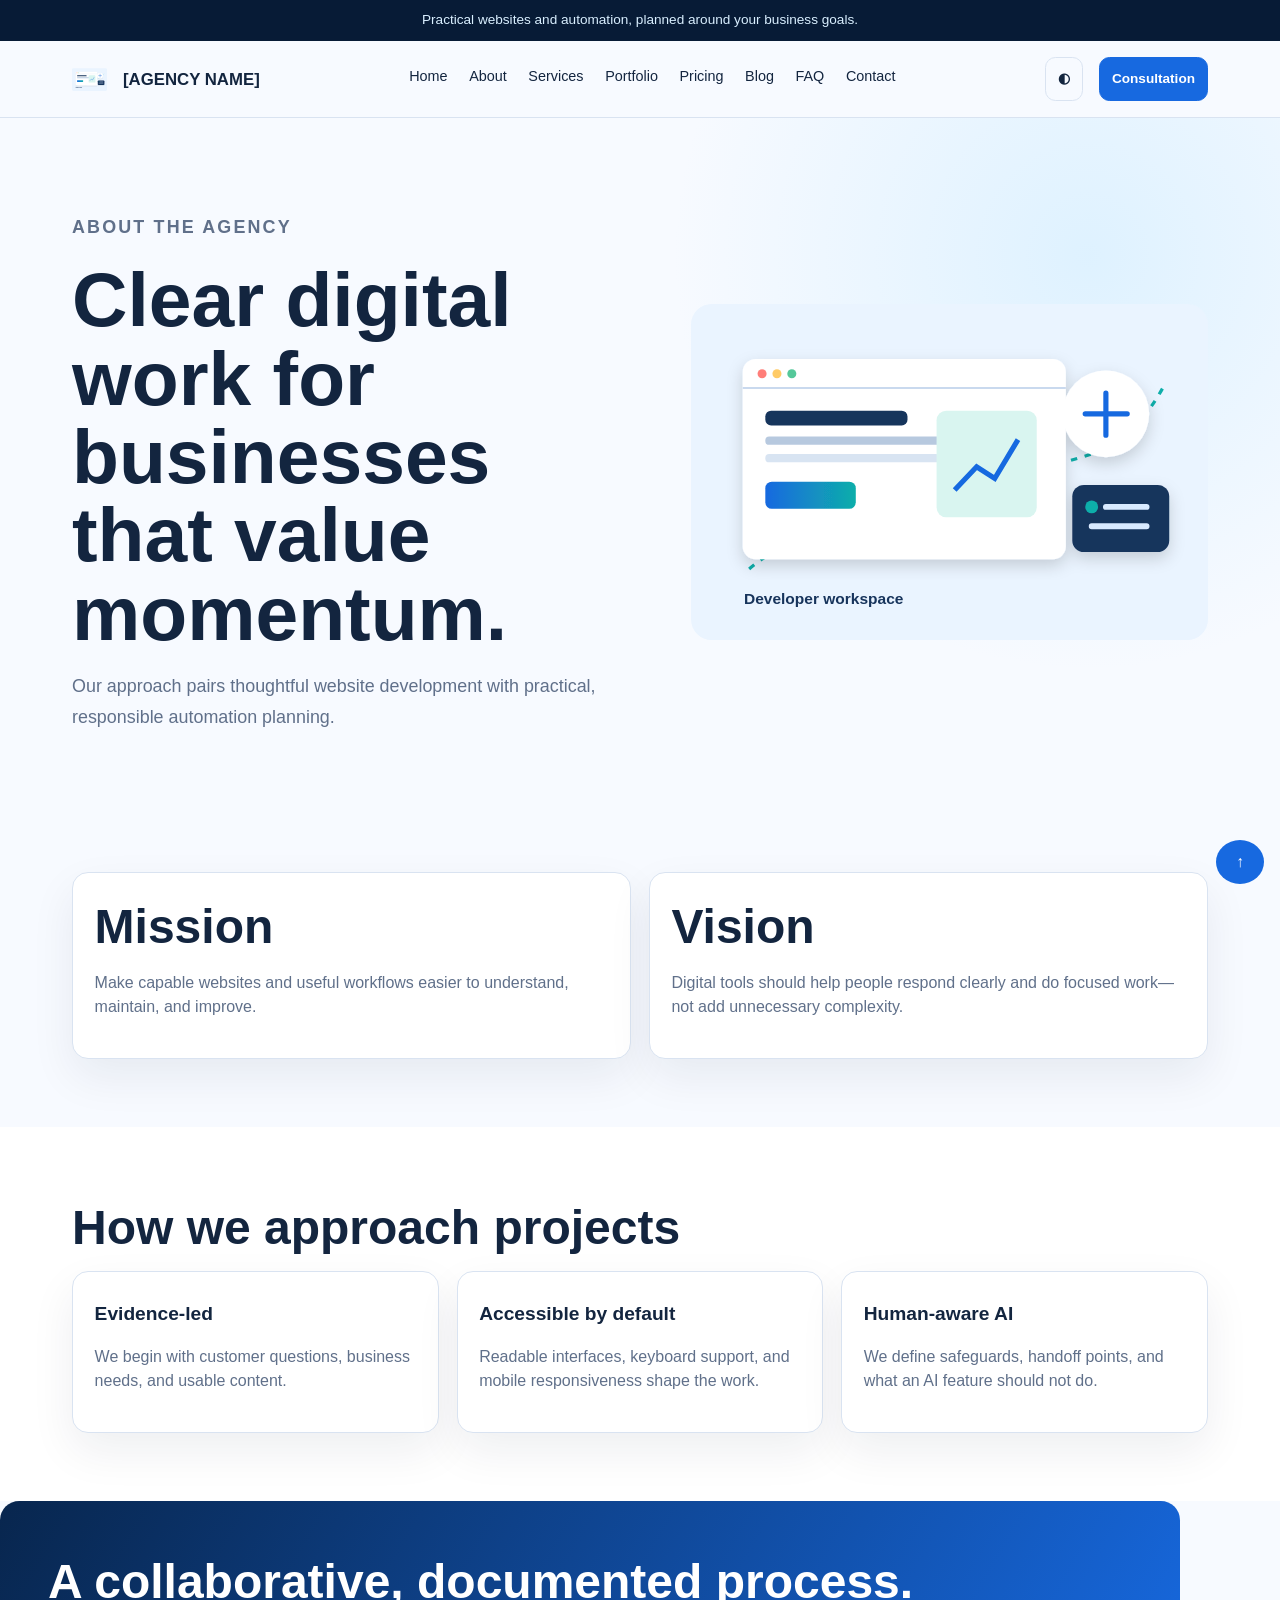
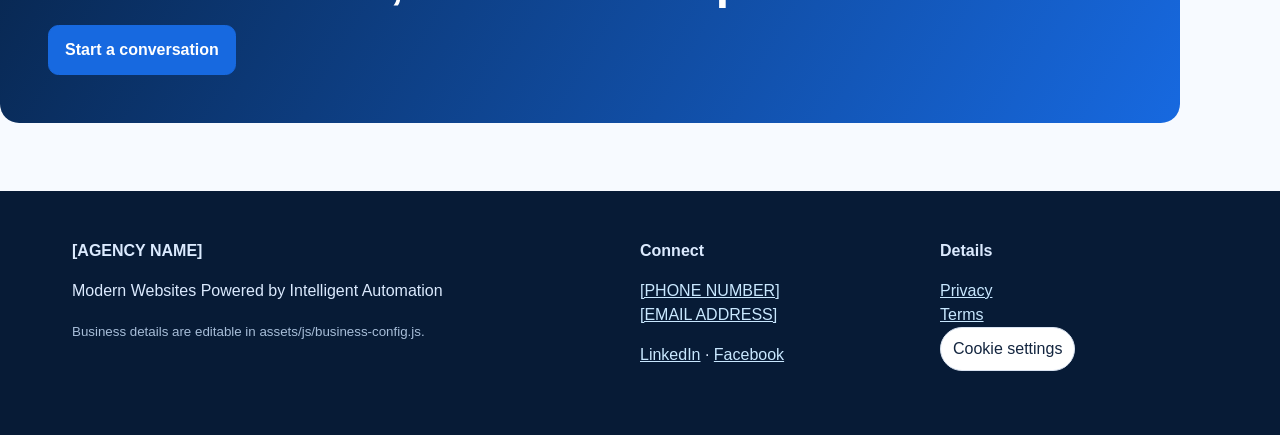
==== about.html @ 53df8fec "Exclude delivery ZIP from pull request" ====
<!doctype html><html lang="en"><head><meta charset="utf-8"><meta name="viewport" content="width=device-width,initial-scale=1"><meta name="description" content="Learn about our web development and AI integration approach."><meta name="theme-color" content="#071b36"><link rel="canonical" href="https://[YOUR-DOMAIN]/about.html"><meta property="og:title" content="About Our Agency | [AGENCY NAME]"><meta property="og:description" content="Learn about our web development and AI integration approach."><meta property="og:image" content="assets/svg/hero-web-ai.svg"><link rel="icon" href="assets/svg/favicon.svg"><link rel="manifest" href="site.webmanifest"><link rel="stylesheet" href="assets/css/tailwind.css"><link rel="stylesheet" href="assets/css/custom.css"><title>About Our Agency | [AGENCY NAME]</title></head><body><a class="skip" href="#main">Skip to content</a><div class="announcement">Practical websites and automation, planned around your business goals.</div><header class="header"><div class="shell nav flex items-center justify-between"><a class="brand flex items-center gap-4" href="index.html"><img src="assets/svg/logo.svg" width="35" height="35" alt="[AGENCY NAME] logo"><span data-business="name">[AGENCY NAME]</span></a><nav class="links" aria-label="Primary navigation"><a href="index.html">Home</a><a href="about.html">About</a><a href="services.html">Services</a><a href="portfolio.html">Portfolio</a><a href="pricing.html">Pricing</a><a href="blog.html">Blog</a><a href="faq.html">FAQ</a><a href="contact.html">Contact</a></nav><div class="flex gap-4 items-center"><button class="button small secondary" data-theme aria-label="Toggle color theme">◐</button><a class="button small header-cta" href="contact.html">Consultation</a><button class="menu-btn" data-menu-open aria-expanded="false" aria-controls="mobile-menu">☰</button></div></div><nav id="mobile-menu" class="mobile-menu" aria-label="Mobile navigation"><button class="button secondary" data-menu-close>Close menu</button><a href="index.html">Home</a><a href="about.html">About</a><a href="services.html">Services</a><a href="portfolio.html">Portfolio</a><a href="pricing.html">Pricing</a><a href="blog.html">Blog</a><a href="faq.html">FAQ</a><a href="contact.html">Contact</a><a class="button" href="contact.html">Request a Free Consultation</a></nav></header><main id="main">
<section class="hero"><div class="shell split"><div><p class="eyebrow">About the agency</p><h1>Clear digital work for businesses that value momentum.</h1><p class="lead">Our approach pairs thoughtful website development with practical, responsible automation planning.</p></div><img src="assets/svg/team-developer.svg" width="800" height="520" alt="Developer workspace with website and AI workflow"></div></section><section class="section"><div class="shell cards two"><article class="card"><h2>Mission</h2><p>Make capable websites and useful workflows easier to understand, maintain, and improve.</p></article><article class="card"><h2>Vision</h2><p>Digital tools should help people respond clearly and do focused work—not add unnecessary complexity.</p></article></div></section><section class="section alt"><div class="shell"><h2>How we approach projects</h2><div class="cards"><article class="card"><h3>Evidence-led</h3><p>We begin with customer questions, business needs, and usable content.</p></article><article class="card"><h3>Accessible by default</h3><p>Readable interfaces, keyboard support, and mobile responsiveness shape the work.</p></article><article class="card"><h3>Human-aware AI</h3><p>We define safeguards, handoff points, and what an AI feature should not do.</p></article></div></div></section><section class="shell cta"><h2>A collaborative, documented process.</h2><a class="button" href="contact.html">Start a conversation</a></section>
</main><footer class="footer"><div class="shell footer-grid"><div><strong data-business="name">[AGENCY NAME]</strong><p>Modern Websites Powered by Intelligent Automation</p><small>Business details are editable in assets/js/business-config.js.</small></div><div><strong>Connect</strong><p><a data-business="phone" href="tel:[PHONE NUMBER]">[PHONE NUMBER]</a><br><a data-business="email" href="mailto:[EMAIL ADDRESS]">[EMAIL ADDRESS]</a></p><a href="#" aria-label="LinkedIn placeholder">LinkedIn</a> · <a href="#" aria-label="Facebook placeholder">Facebook</a></div><div><strong>Details</strong><p><a href="privacy.html">Privacy</a><br><a href="terms.html">Terms</a><br><button class="filter" data-cookie-open>Cookie settings</button></p></div></div></footer><button class="back-top" aria-label="Back to top">↑</button><aside class="cookie hidden" aria-label="Cookie preferences"><strong>Cookie preferences</strong><p>This site stores necessary display preferences locally. Optional analytics are not loaded by default.</p><button class="button small" data-cookie="necessary">Save necessary only</button> <button class="button small secondary" data-cookie="analytics">Allow optional analytics</button></aside><script src="assets/js/business-config.js"></script><script src="assets/js/main.js" defer></script></body></html>
---- assets/css/custom.css ----
:root{--navy:#071b36;--ink:#13253f;--paper:#f7faff;--surface:#fff;--muted:#60708a;--line:#d9e3f1;--blue:#1769e0;--teal:#0faeaa;--violet:#7658df;--shadow:0 18px 45px #071b3612}html{scroll-behavior:smooth}body{font-family:Arial,Helvetica,sans-serif;background:var(--paper);color:var(--ink)}body.dark{--paper:#071326;--surface:#0d203b;--ink:#eff6ff;--muted:#b7c6dc;--line:#234263;--navy:#04101f;--shadow:0 18px 45px #0008}a{color:inherit}button,a,input,select,textarea{min-height:44px}.skip{position:absolute;left:-999px}.skip:focus{left:1rem;top:1rem;z-index:99;background:#fff;padding:1rem;color:#000}.announcement{background:var(--navy);color:#d9efff;text-align:center;padding:.65rem;font-size:.85rem}.shell{max-width:1180px;margin:auto;padding:0 22px}.header{position:sticky;top:0;z-index:20;background:color-mix(in srgb,var(--paper) 93%,transparent);backdrop-filter:blur(12px);border-bottom:1px solid var(--line)}.nav{height:76px}.brand{font-size:1.05rem;text-decoration:none;font-weight:800;white-space:nowrap}.brand img{width:35px;height:35px}.links{display:flex;gap:.25rem;align-items:center}.links a{padding:.55rem .55rem;text-decoration:none;font-size:.9rem}.links a.active,.links a:hover{color:var(--blue)}.button{display:inline-flex;align-items:center;justify-content:center;gap:.4rem;background:var(--blue);color:#fff;border:1px solid var(--blue);border-radius:.65rem;padding:.75rem 1rem;text-decoration:none;font-weight:700;cursor:pointer}.button.secondary{color:var(--ink);background:transparent;border-color:var(--line)}.button.small{padding:.55rem .75rem;font-size:.85rem}.menu-btn{display:none;background:none;border:0;color:var(--ink);font-size:1.3rem}.mobile-menu{display:none;padding:1rem;border-top:1px solid var(--line)}.mobile-menu a{display:block;padding:.75rem;text-decoration:none}.hero{padding:76px 0 54px;background:radial-gradient(circle at 85% 20%,#b9e5ff66,transparent 34%)}.hero-grid,.split{display:grid;grid-template-columns:1.05fr .95fr;gap:3rem;align-items:center}.eyebrow{color:var(--blue);text-transform:uppercase;letter-spacing:.12em;font-size:.78rem;font-weight:800}.hero h1{font-size:clamp(2.55rem,6vw,4.8rem);line-height:1.02;margin:.7rem 0 1.2rem}.hero p,.lead{font-size:1.12rem;line-height:1.7;color:var(--muted);max-width:650px}.actions{display:flex;gap:.75rem;flex-wrap:wrap;margin:1.8rem 0}.trust{color:var(--muted);font-size:.9rem}.section{padding:68px 0}.section.alt{background:var(--surface)}h2{font-size:clamp(1.9rem,4vw,3rem);margin:.3rem 0 1rem;line-height:1.15}h3{margin:.4rem 0 .7rem;font-size:1.2rem}.section-head{max-width:700px;margin-bottom:2rem}.cards{display:grid;grid-template-columns:repeat(3,1fr);gap:1.1rem}.cards.two{grid-template-columns:repeat(2,1fr)}.card{background:var(--surface);border:1px solid var(--line);border-radius:1rem;padding:1.35rem;box-shadow:var(--shadow)}.card p,.card li{color:var(--muted);line-height:1.55}.card img{width:100%;height:auto;margin:-.2rem 0 1rem}.icon{width:45px!important;height:45px!important;object-fit:contain}.stats{display:grid;grid-template-columns:repeat(4,1fr);gap:1rem}.stat{padding:1rem;border-left:3px solid var(--teal);background:var(--surface)}.stat strong{display:block;font-size:1.25rem}.step{counter-increment:steps}.step:before{content:"0" counter(steps);color:var(--blue);font-weight:800}.cta{background:linear-gradient(120deg,#08264e,#1769e0);color:#fff;border-radius:1.2rem;padding:3rem;margin:0 0 68px}.footer{background:var(--navy);color:#dbeafe;padding:48px 0}.footer a{color:#c9e8ff}.footer-grid{display:grid;grid-template-columns:2fr 1fr 1fr;gap:2rem}.footer small{color:#a7bdd8}.filters{display:flex;gap:.5rem;flex-wrap:wrap;margin:1rem 0 1.5rem}.filter{padding:.5rem .75rem;border:1px solid var(--line);background:var(--surface);color:var(--ink);border-radius:99px;cursor:pointer}.filter[aria-pressed=true]{background:var(--blue);color:#fff}.modal{position:fixed;inset:0;background:#00152bbb;z-index:100;display:grid;place-items:center;padding:1rem}.modal-box{max-width:600px;width:100%;max-height:85vh;overflow:auto;background:var(--surface);border-radius:1rem;padding:2rem}.chat{background:var(--surface);border:1px solid var(--line);border-radius:1rem;padding:1rem;box-shadow:var(--shadow)}.messages{height:210px;overflow:auto}.bubble{padding:.7rem;border-radius:.75rem;margin:.5rem 0;max-width:85%;background:#e5f0ff;color:#13253f}.bubble.user{margin-left:auto;background:#d1faef}.quick{display:flex;gap:.4rem;flex-wrap:wrap}.quick button{font-size:.82rem}.form-grid{display:grid;grid-template-columns:repeat(2,1fr);gap:1rem}.field{display:grid;gap:.35rem}.field.full{grid-column:1/-1}input,select,textarea{padding:.7rem;border:1px solid var(--line);border-radius:.5rem;background:var(--surface);color:var(--ink)}textarea{min-height:120px}.notice{padding:1rem;border-radius:.5rem;background:#d9f8ea;color:#075a3b}.notice.error{background:#ffe4e6;color:#9f1239}.accordion{border-bottom:1px solid var(--line)}.accordion button{width:100%;text-align:left;background:none;border:0;color:var(--ink);font-weight:700;padding:1rem 0;display:flex;justify-content:space-between}.answer{padding:0 0 1rem;color:var(--muted)}.back-top{position:fixed;right:1rem;bottom:1rem;z-index:10;border-radius:50%;width:48px;border:0;background:var(--blue);color:#fff}.cookie{position:fixed;bottom:1rem;left:1rem;right:1rem;z-index:50;max-width:560px;padding:1rem;background:var(--surface);border:1px solid var(--line);border-radius:1rem;box-shadow:var(--shadow)}
@media(max-width:900px){.links,.header-cta{display:none}.menu-btn{display:block}.mobile-menu.open{display:block}.hero-grid,.split{grid-template-columns:1fr}.cards{grid-template-columns:repeat(2,1fr)}.stats{grid-template-columns:repeat(2,1fr)}}@media(max-width:560px){.cards,.cards.two,.form-grid,.footer-grid{grid-template-columns:1fr}.hero{padding-top:45px}.shell{padding:0 16px}.section{padding:48px 0}.cta{padding:2rem 1.25rem}.hero h1{font-size:2.45rem}}
@media(prefers-reduced-motion:reduce){*{scroll-behavior:auto!important;transition:none!important}}
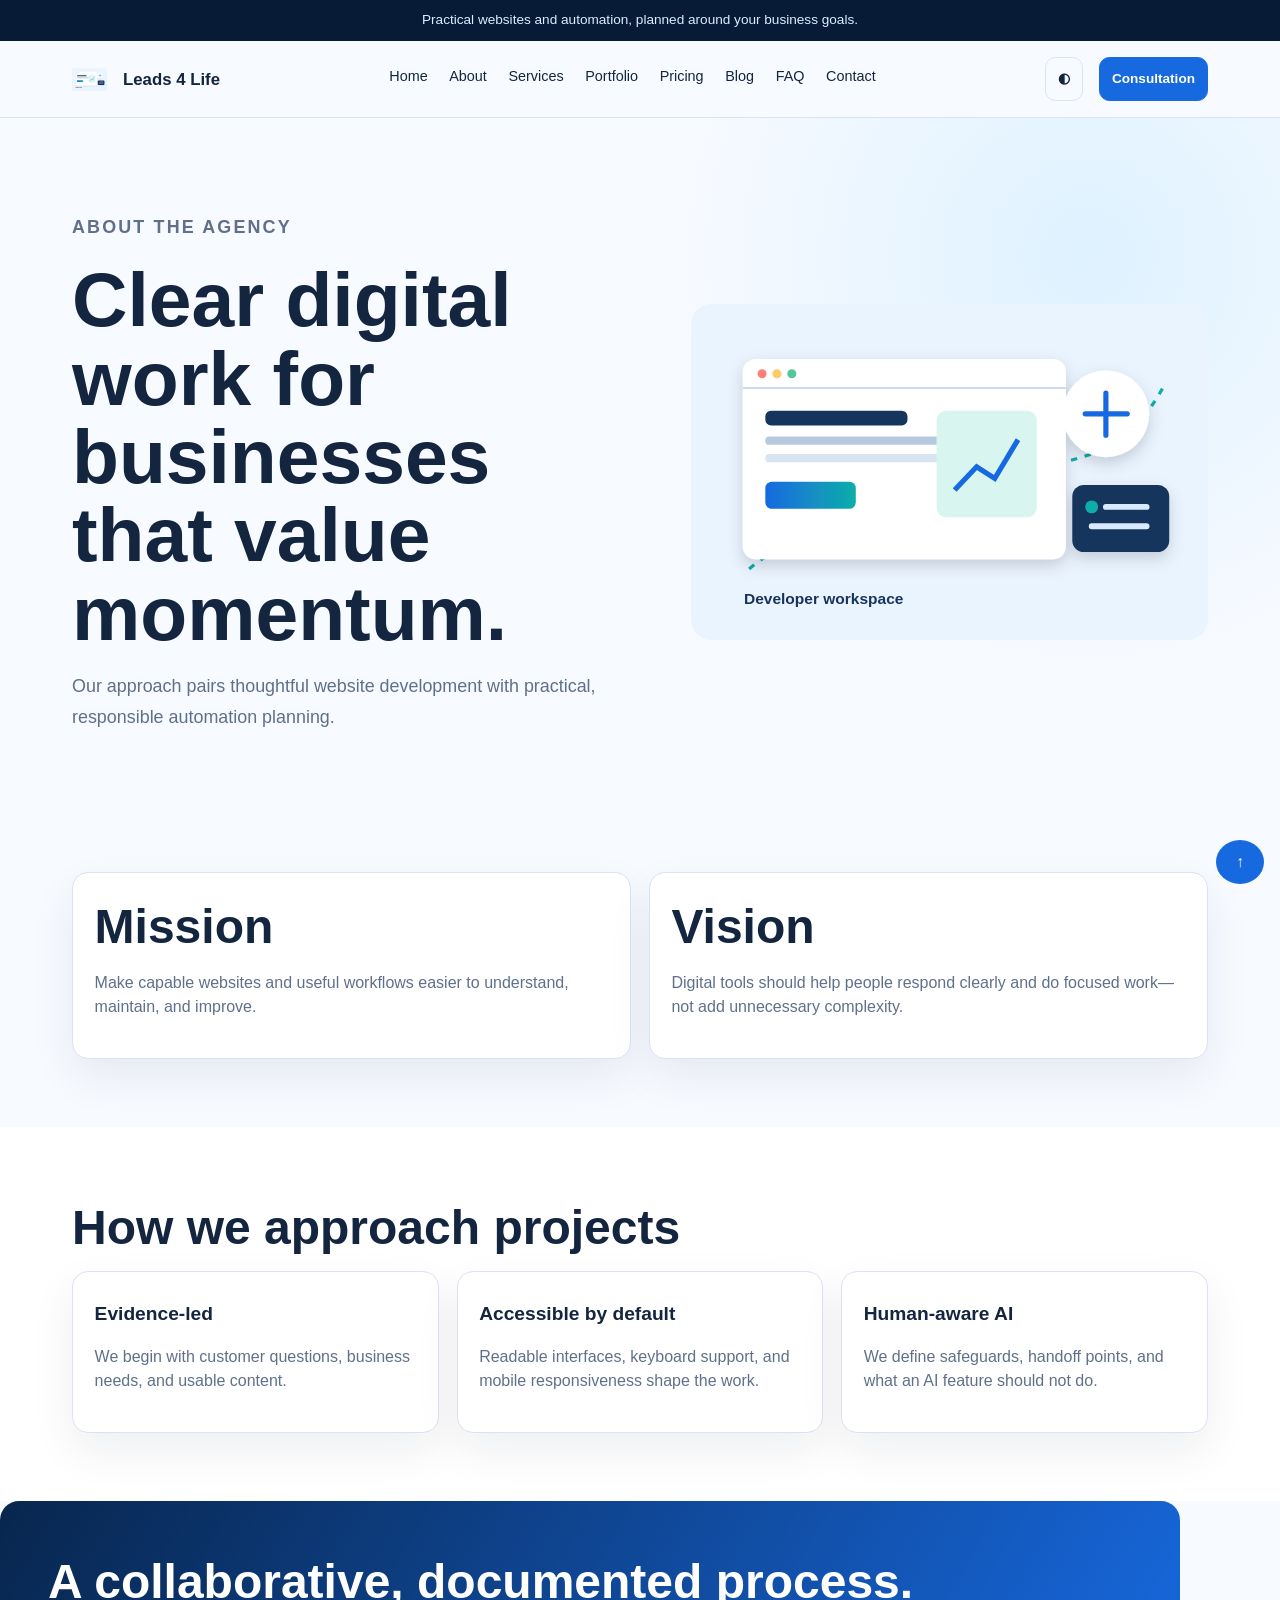
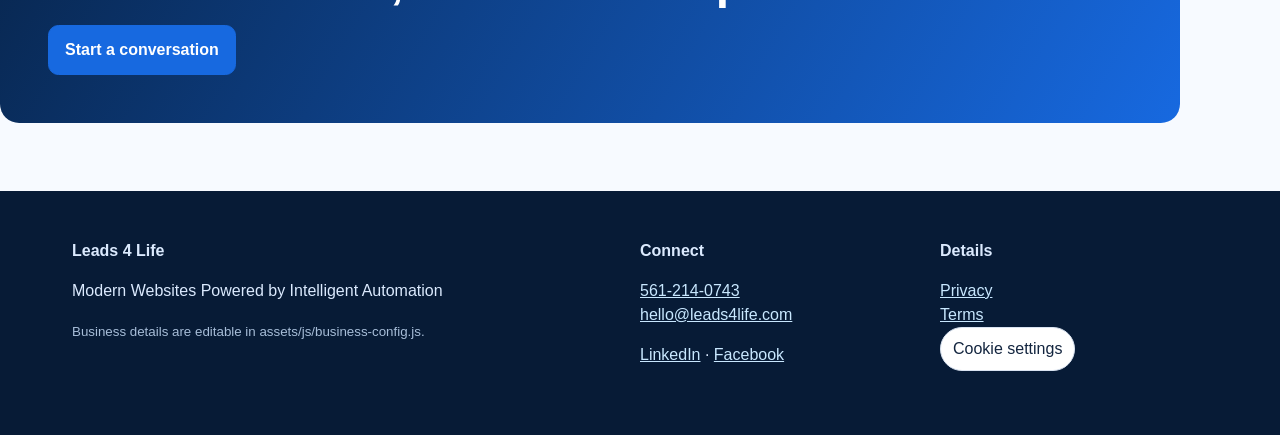
==== commit 3bdae072: "Customize website for Leads 4 Life" ====
--- a/about.html
+++ b/about.html
@@ -1,3 +1,3 @@
-<!doctype html><html lang="en"><head><meta charset="utf-8"><meta name="viewport" content="width=device-width,initial-scale=1"><meta name="description" content="Learn about our web development and AI integration approach."><meta name="theme-color" content="#071b36"><link rel="canonical" href="https://[YOUR-DOMAIN]/about.html"><meta property="og:title" content="About Our Agency | [AGENCY NAME]"><meta property="og:description" content="Learn about our web development and AI integration approach."><meta property="og:image" content="assets/svg/hero-web-ai.svg"><link rel="icon" href="assets/svg/favicon.svg"><link rel="manifest" href="site.webmanifest"><link rel="stylesheet" href="assets/css/tailwind.css"><link rel="stylesheet" href="assets/css/custom.css"><title>About Our Agency | [AGENCY NAME]</title></head><body><a class="skip" href="#main">Skip to content</a><div class="announcement">Practical websites and automation, planned around your business goals.</div><header class="header"><div class="shell nav flex items-center justify-between"><a class="brand flex items-center gap-4" href="index.html"><img src="assets/svg/logo.svg" width="35" height="35" alt="[AGENCY NAME] logo"><span data-business="name">[AGENCY NAME]</span></a><nav class="links" aria-label="Primary navigation"><a href="index.html">Home</a><a href="about.html">About</a><a href="services.html">Services</a><a href="portfolio.html">Portfolio</a><a href="pricing.html">Pricing</a><a href="blog.html">Blog</a><a href="faq.html">FAQ</a><a href="contact.html">Contact</a></nav><div class="flex gap-4 items-center"><button class="button small secondary" data-theme aria-label="Toggle color theme">◐</button><a class="button small header-cta" href="contact.html">Consultation</a><button class="menu-btn" data-menu-open aria-expanded="false" aria-controls="mobile-menu">☰</button></div></div><nav id="mobile-menu" class="mobile-menu" aria-label="Mobile navigation"><button class="button secondary" data-menu-close>Close menu</button><a href="index.html">Home</a><a href="about.html">About</a><a href="services.html">Services</a><a href="portfolio.html">Portfolio</a><a href="pricing.html">Pricing</a><a href="blog.html">Blog</a><a href="faq.html">FAQ</a><a href="contact.html">Contact</a><a class="button" href="contact.html">Request a Free Consultation</a></nav></header><main id="main">
+<!doctype html><html lang="en"><head><meta charset="utf-8"><meta name="viewport" content="width=device-width,initial-scale=1"><meta name="description" content="Learn about our web development and AI integration approach."><meta name="theme-color" content="#071b36"><link rel="canonical" href="https://www.leads4life.com/about.html"><meta property="og:title" content="About Our Agency | Leads 4 Life"><meta property="og:description" content="Learn about our web development and AI integration approach."><meta property="og:image" content="assets/svg/hero-web-ai.svg"><link rel="icon" href="assets/svg/favicon.svg"><link rel="manifest" href="site.webmanifest"><link rel="stylesheet" href="assets/css/tailwind.css"><link rel="stylesheet" href="assets/css/custom.css"><title>About Our Agency | Leads 4 Life</title></head><body><a class="skip" href="#main">Skip to content</a><div class="announcement">Practical websites and automation, planned around your business goals.</div><header class="header"><div class="shell nav flex items-center justify-between"><a class="brand flex items-center gap-4" href="index.html"><img src="assets/svg/logo.svg" width="35" height="35" alt="Leads 4 Life logo"><span data-business="name">Leads 4 Life</span></a><nav class="links" aria-label="Primary navigation"><a href="index.html">Home</a><a href="about.html">About</a><a href="services.html">Services</a><a href="portfolio.html">Portfolio</a><a href="pricing.html">Pricing</a><a href="blog.html">Blog</a><a href="faq.html">FAQ</a><a href="contact.html">Contact</a></nav><div class="flex gap-4 items-center"><button class="button small secondary" data-theme aria-label="Toggle color theme">◐</button><a class="button small header-cta" href="contact.html">Consultation</a><button class="menu-btn" data-menu-open aria-expanded="false" aria-controls="mobile-menu">☰</button></div></div><nav id="mobile-menu" class="mobile-menu" aria-label="Mobile navigation"><button class="button secondary" data-menu-close>Close menu</button><a href="index.html">Home</a><a href="about.html">About</a><a href="services.html">Services</a><a href="portfolio.html">Portfolio</a><a href="pricing.html">Pricing</a><a href="blog.html">Blog</a><a href="faq.html">FAQ</a><a href="contact.html">Contact</a><a class="button" href="contact.html">Request a Free Consultation</a></nav></header><main id="main">
 <section class="hero"><div class="shell split"><div><p class="eyebrow">About the agency</p><h1>Clear digital work for businesses that value momentum.</h1><p class="lead">Our approach pairs thoughtful website development with practical, responsible automation planning.</p></div><img src="assets/svg/team-developer.svg" width="800" height="520" alt="Developer workspace with website and AI workflow"></div></section><section class="section"><div class="shell cards two"><article class="card"><h2>Mission</h2><p>Make capable websites and useful workflows easier to understand, maintain, and improve.</p></article><article class="card"><h2>Vision</h2><p>Digital tools should help people respond clearly and do focused work—not add unnecessary complexity.</p></article></div></section><section class="section alt"><div class="shell"><h2>How we approach projects</h2><div class="cards"><article class="card"><h3>Evidence-led</h3><p>We begin with customer questions, business needs, and usable content.</p></article><article class="card"><h3>Accessible by default</h3><p>Readable interfaces, keyboard support, and mobile responsiveness shape the work.</p></article><article class="card"><h3>Human-aware AI</h3><p>We define safeguards, handoff points, and what an AI feature should not do.</p></article></div></div></section><section class="shell cta"><h2>A collaborative, documented process.</h2><a class="button" href="contact.html">Start a conversation</a></section>
-</main><footer class="footer"><div class="shell footer-grid"><div><strong data-business="name">[AGENCY NAME]</strong><p>Modern Websites Powered by Intelligent Automation</p><small>Business details are editable in assets/js/business-config.js.</small></div><div><strong>Connect</strong><p><a data-business="phone" href="tel:[PHONE NUMBER]">[PHONE NUMBER]</a><br><a data-business="email" href="mailto:[EMAIL ADDRESS]">[EMAIL ADDRESS]</a></p><a href="#" aria-label="LinkedIn placeholder">LinkedIn</a> · <a href="#" aria-label="Facebook placeholder">Facebook</a></div><div><strong>Details</strong><p><a href="privacy.html">Privacy</a><br><a href="terms.html">Terms</a><br><button class="filter" data-cookie-open>Cookie settings</button></p></div></div></footer><button class="back-top" aria-label="Back to top">↑</button><aside class="cookie hidden" aria-label="Cookie preferences"><strong>Cookie preferences</strong><p>This site stores necessary display preferences locally. Optional analytics are not loaded by default.</p><button class="button small" data-cookie="necessary">Save necessary only</button> <button class="button small secondary" data-cookie="analytics">Allow optional analytics</button></aside><script src="assets/js/business-config.js"></script><script src="assets/js/main.js" defer></script></body></html>
+</main><footer class="footer"><div class="shell footer-grid"><div><strong data-business="name">Leads 4 Life</strong><p>Modern Websites Powered by Intelligent Automation</p><small>Business details are editable in assets/js/business-config.js.</small></div><div><strong>Connect</strong><p><a data-business="phone" href="tel:561-214-0743">561-214-0743</a><br><a data-business="email" href="mailto:hello@leads4life.com">hello@leads4life.com</a></p><a href="#" aria-label="LinkedIn placeholder">LinkedIn</a> · <a href="#" aria-label="Facebook placeholder">Facebook</a></div><div><strong>Details</strong><p><a href="privacy.html">Privacy</a><br><a href="terms.html">Terms</a><br><button class="filter" data-cookie-open>Cookie settings</button></p></div></div></footer><button class="back-top" aria-label="Back to top">↑</button><aside class="cookie hidden" aria-label="Cookie preferences"><strong>Cookie preferences</strong><p>This site stores necessary display preferences locally. Optional analytics are not loaded by default.</p><button class="button small" data-cookie="necessary">Save necessary only</button> <button class="button small secondary" data-cookie="analytics">Allow optional analytics</button></aside><script src="assets/js/business-config.js"></script><script src="assets/js/main.js" defer></script></body></html>
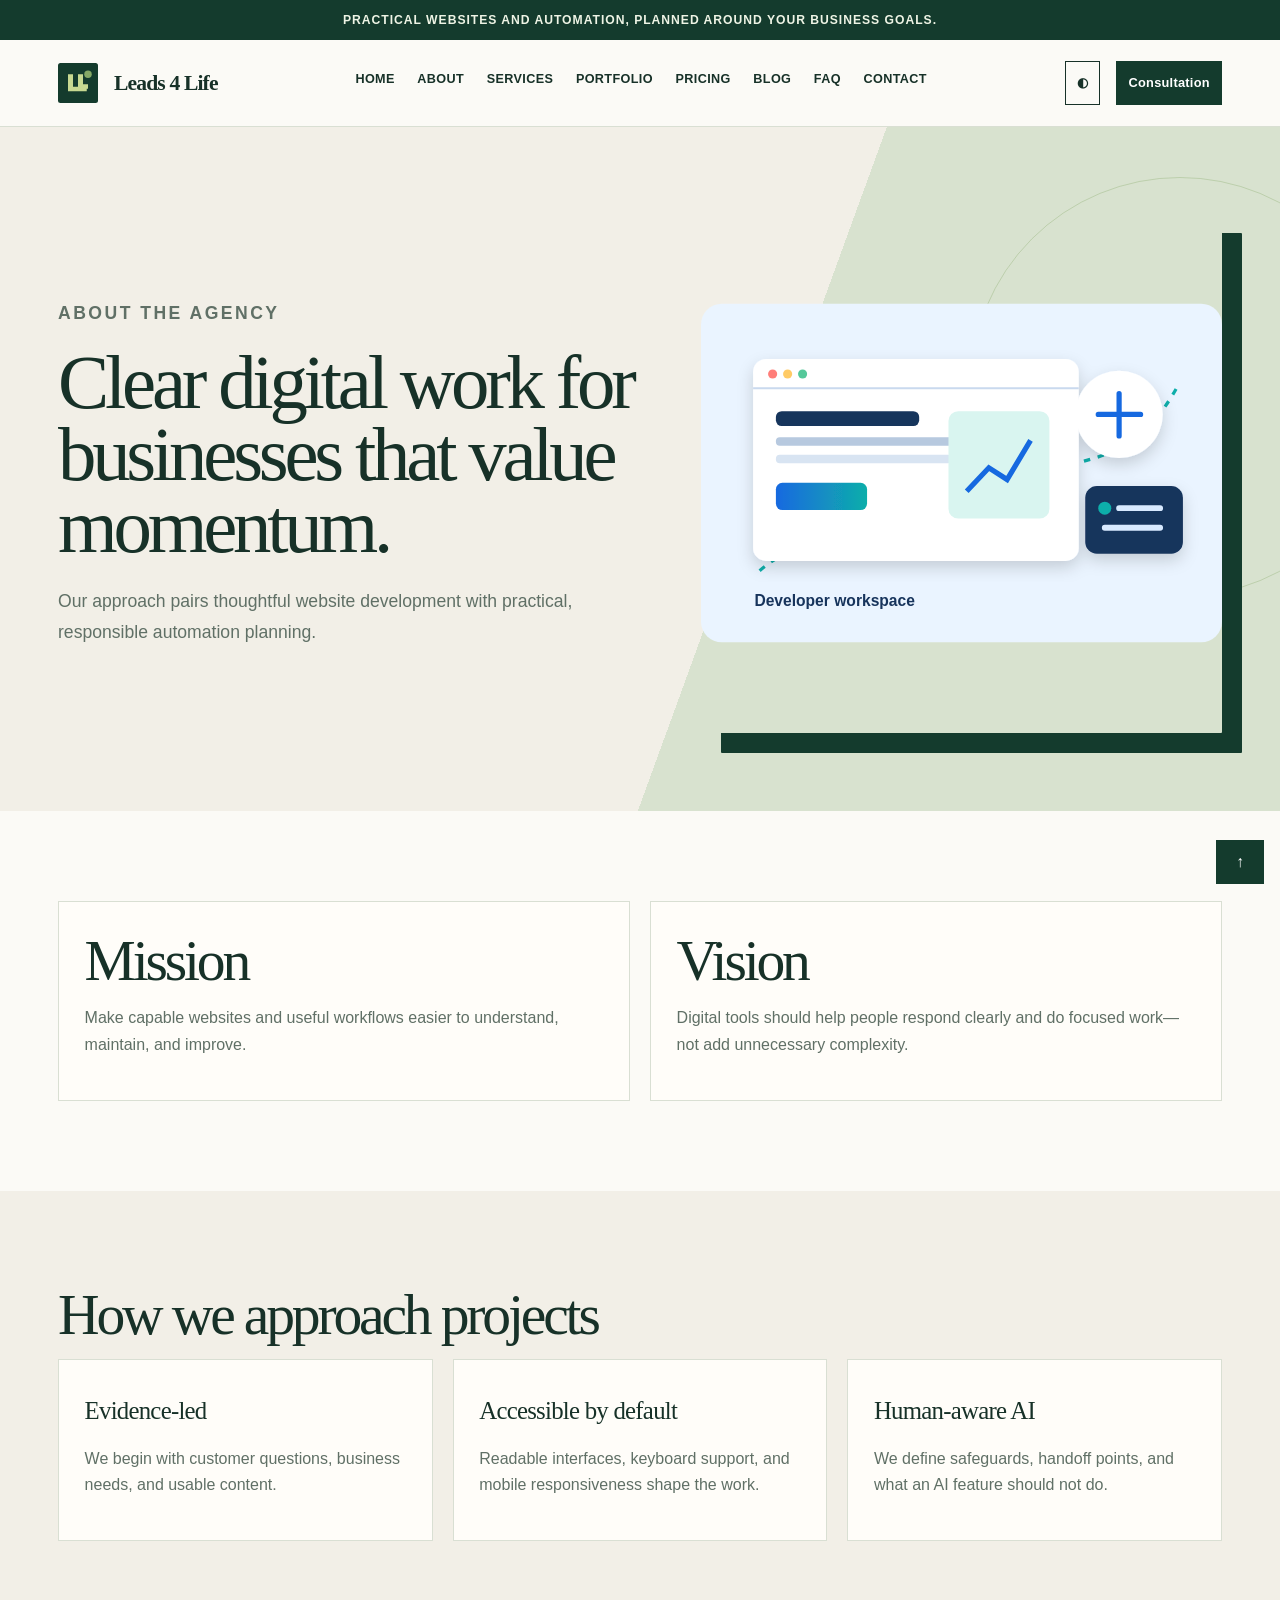
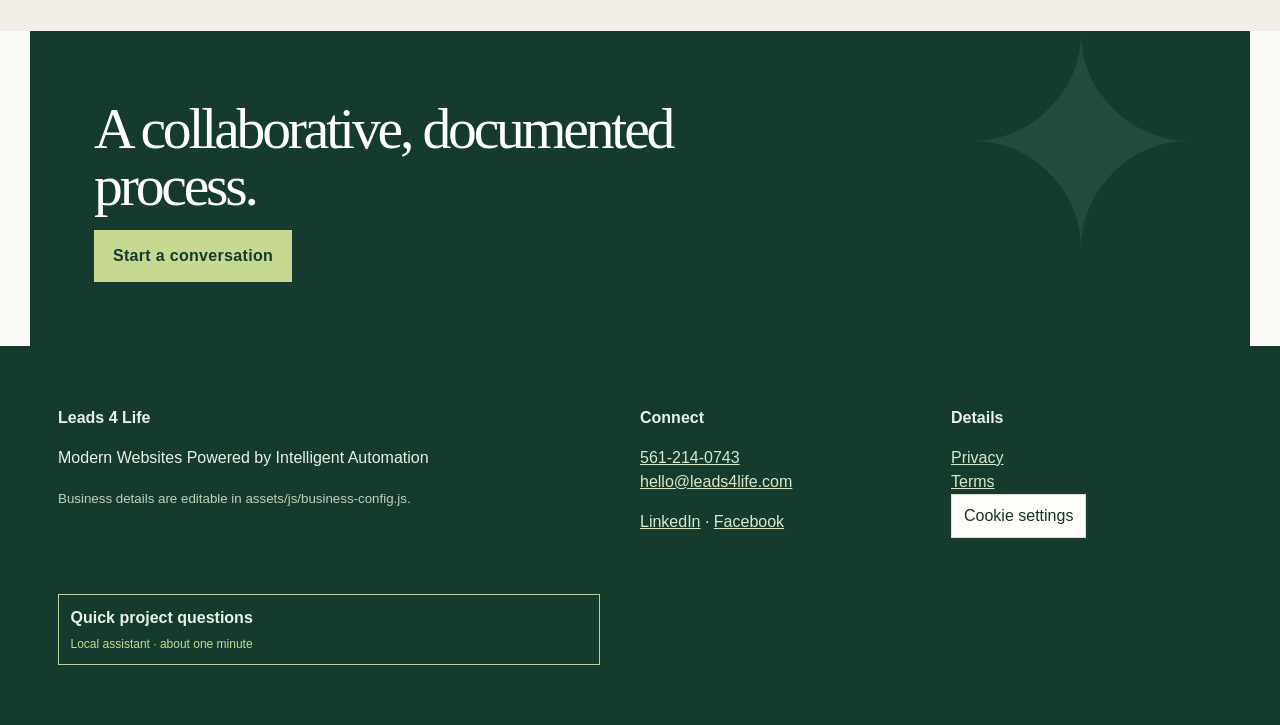
==== commit db4b8e4d: "Add local footer lead questionnaire" ====
--- a/about.html
+++ b/about.html
@@ -1,3 +1,3 @@
 <!doctype html><html lang="en"><head><meta charset="utf-8"><meta name="viewport" content="width=device-width,initial-scale=1"><meta name="description" content="Learn about our web development and AI integration approach."><meta name="theme-color" content="#071b36"><link rel="canonical" href="https://www.leads4life.com/about.html"><meta property="og:title" content="About Our Agency | Leads 4 Life"><meta property="og:description" content="Learn about our web development and AI integration approach."><meta property="og:image" content="assets/svg/hero-web-ai.svg"><link rel="icon" href="assets/svg/favicon.svg"><link rel="manifest" href="site.webmanifest"><link rel="stylesheet" href="assets/css/tailwind.css"><link rel="stylesheet" href="assets/css/custom.css"><title>About Our Agency | Leads 4 Life</title></head><body><a class="skip" href="#main">Skip to content</a><div class="announcement">Practical websites and automation, planned around your business goals.</div><header class="header"><div class="shell nav flex items-center justify-between"><a class="brand flex items-center gap-4" href="index.html"><img src="assets/svg/logo.svg" width="35" height="35" alt="Leads 4 Life logo"><span data-business="name">Leads 4 Life</span></a><nav class="links" aria-label="Primary navigation"><a href="index.html">Home</a><a href="about.html">About</a><a href="services.html">Services</a><a href="portfolio.html">Portfolio</a><a href="pricing.html">Pricing</a><a href="blog.html">Blog</a><a href="faq.html">FAQ</a><a href="contact.html">Contact</a></nav><div class="flex gap-4 items-center"><button class="button small secondary" data-theme aria-label="Toggle color theme">◐</button><a class="button small header-cta" href="contact.html">Consultation</a><button class="menu-btn" data-menu-open aria-expanded="false" aria-controls="mobile-menu">☰</button></div></div><nav id="mobile-menu" class="mobile-menu" aria-label="Mobile navigation"><button class="button secondary" data-menu-close>Close menu</button><a href="index.html">Home</a><a href="about.html">About</a><a href="services.html">Services</a><a href="portfolio.html">Portfolio</a><a href="pricing.html">Pricing</a><a href="blog.html">Blog</a><a href="faq.html">FAQ</a><a href="contact.html">Contact</a><a class="button" href="contact.html">Request a Free Consultation</a></nav></header><main id="main">
 <section class="hero"><div class="shell split"><div><p class="eyebrow">About the agency</p><h1>Clear digital work for businesses that value momentum.</h1><p class="lead">Our approach pairs thoughtful website development with practical, responsible automation planning.</p></div><img src="assets/svg/team-developer.svg" width="800" height="520" alt="Developer workspace with website and AI workflow"></div></section><section class="section"><div class="shell cards two"><article class="card"><h2>Mission</h2><p>Make capable websites and useful workflows easier to understand, maintain, and improve.</p></article><article class="card"><h2>Vision</h2><p>Digital tools should help people respond clearly and do focused work—not add unnecessary complexity.</p></article></div></section><section class="section alt"><div class="shell"><h2>How we approach projects</h2><div class="cards"><article class="card"><h3>Evidence-led</h3><p>We begin with customer questions, business needs, and usable content.</p></article><article class="card"><h3>Accessible by default</h3><p>Readable interfaces, keyboard support, and mobile responsiveness shape the work.</p></article><article class="card"><h3>Human-aware AI</h3><p>We define safeguards, handoff points, and what an AI feature should not do.</p></article></div></div></section><section class="shell cta"><h2>A collaborative, documented process.</h2><a class="button" href="contact.html">Start a conversation</a></section>
-</main><footer class="footer"><div class="shell footer-grid"><div><strong data-business="name">Leads 4 Life</strong><p>Modern Websites Powered by Intelligent Automation</p><small>Business details are editable in assets/js/business-config.js.</small></div><div><strong>Connect</strong><p><a data-business="phone" href="tel:561-214-0743">561-214-0743</a><br><a data-business="email" href="mailto:hello@leads4life.com">hello@leads4life.com</a></p><a href="#" aria-label="LinkedIn placeholder">LinkedIn</a> · <a href="#" aria-label="Facebook placeholder">Facebook</a></div><div><strong>Details</strong><p><a href="privacy.html">Privacy</a><br><a href="terms.html">Terms</a><br><button class="filter" data-cookie-open>Cookie settings</button></p></div></div></footer><button class="back-top" aria-label="Back to top">↑</button><aside class="cookie hidden" aria-label="Cookie preferences"><strong>Cookie preferences</strong><p>This site stores necessary display preferences locally. Optional analytics are not loaded by default.</p><button class="button small" data-cookie="necessary">Save necessary only</button> <button class="button small secondary" data-cookie="analytics">Allow optional analytics</button></aside><script src="assets/js/business-config.js"></script><script src="assets/js/main.js" defer></script></body></html>
+</main><footer class="footer"><div class="shell footer-grid"><div><strong data-business="name">Leads 4 Life</strong><p>Modern Websites Powered by Intelligent Automation</p><small>Business details are editable in assets/js/business-config.js.</small></div><div><strong>Connect</strong><p><a data-business="phone" href="tel:561-214-0743">561-214-0743</a><br><a data-business="email" href="mailto:hello@leads4life.com">hello@leads4life.com</a></p><a href="#" aria-label="LinkedIn placeholder">LinkedIn</a> · <a href="#" aria-label="Facebook placeholder">Facebook</a></div><div><strong>Details</strong><p><a href="privacy.html">Privacy</a><br><a href="terms.html">Terms</a><br><button class="filter" data-cookie-open>Cookie settings</button></p></div><div class="footer-chat" data-local-chat><button class="local-chat-launch" type="button" data-chat-launch aria-expanded="false" aria-controls="local-chat-panel">Quick project questions <span>Local assistant · about one minute</span></button><section id="local-chat-panel" class="local-chat-panel" data-chat-panel hidden aria-label="Local project questionnaire"><div class="local-chat-top"><div><strong>Let’s start simply</strong><small>Private, local questionnaire</small></div><button class="local-chat-close" type="button" data-chat-close aria-label="Close questionnaire">×</button></div><div data-chat-body></div></section></div></div></footer><button class="back-top" aria-label="Back to top">↑</button><aside class="cookie hidden" aria-label="Cookie preferences"><strong>Cookie preferences</strong><p>This site stores necessary display preferences locally. Optional analytics are not loaded by default.</p><button class="button small" data-cookie="necessary">Save necessary only</button> <button class="button small secondary" data-cookie="analytics">Allow optional analytics</button></aside><script src="assets/js/business-config.js"></script><script src="assets/js/main.js" defer></script><script src="assets/js/local-chatbot.js" defer></script></body></html>
